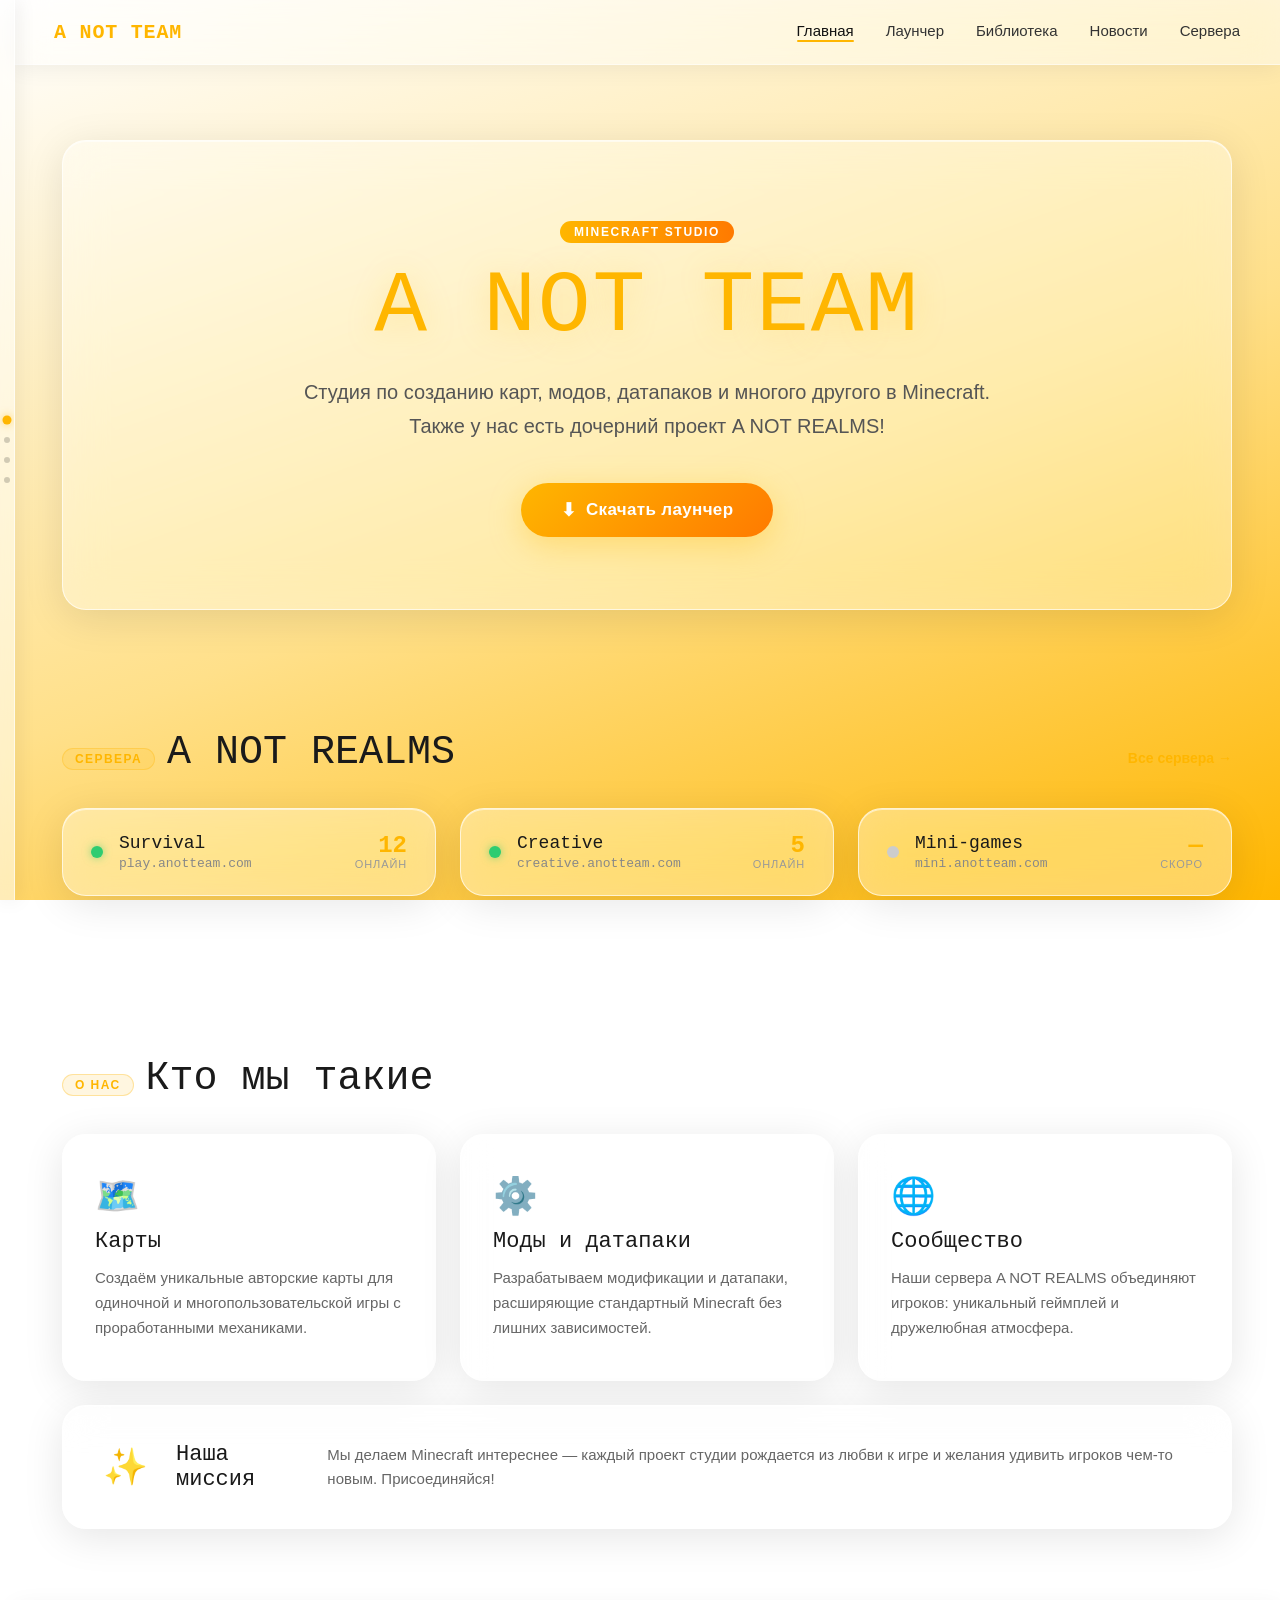
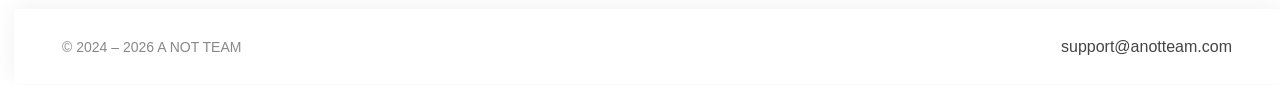
==== index.html @ 5d31eeb1 "Remake" ====
<!DOCTYPE html>
<html lang="ru">
<head>
  <meta name="viewport" content="width=device-width, initial-scale=1"/>
  <meta charset="utf-8" />
  <title>A NOT TEAM</title>
  <link rel="stylesheet" href="globals.css">
  <link rel="stylesheet" href="styleguide.css">
  <link rel="stylesheet" href="style.css">
  <link rel="icon" href="icon.png" type="image/x-icon">
</head>
<body class="bg-gradient">

  <!-- Fixed left sidebar strip -->
  <div class="sidebar-strip">
    <div class="sidebar-progress"></div>
    <div class="sidebar-dots">
      <div class="sidebar-dot" data-section="0"></div>
      <div class="sidebar-dot" data-section="1"></div>
      <div class="sidebar-dot" data-section="2"></div>
      <div class="sidebar-dot" data-section="3"></div>
    </div>
  </div>

  <!-- Fixed top navbar -->
  <nav class="navbar">
    <div class="navbar-inner">
      <div class="nav-logo">A NOT TEAM</div>
      <div class="nav-links">
        <a href="index.html" class="nav-link active">Главная</a>
        <a href="launcher.html" class="nav-link">Лаунчер</a>
        <a href="library.html" class="nav-link">Библиотека</a>
        <a href="news.html" class="nav-link">Новости</a>
        <a href="servers.html" class="nav-link">Сервера</a>
      </div>
    </div>
  </nav>

  <!-- Main content -->
  <main class="main-content">

    <!-- HERO -->
    <section class="section hero-section" id="hero">
      <div class="glass-card hero-card">
        <div class="hero-badge">Minecraft Studio</div>
        <h1 class="hero-title">A NOT TEAM</h1>
        <p class="hero-desc">Студия по созданию карт, модов, датапаков и многого другого в Minecraft. Также у нас есть дочерний проект&#160;A NOT REALMS!</p>
        <a href="launcher.html" class="btn-download">
          <span class="btn-icon">⬇</span>
          Скачать лаунчер
        </a>
      </div>
    </section>

    <!-- MINI SERVERS -->
    <section class="section" id="servers-preview">
      <div class="section-header">
        <span class="section-tag">Сервера</span>
        <h2 class="section-title">A NOT REALMS</h2>
        <a href="servers.html" class="section-more">Все сервера →</a>
      </div>
      <div class="cards-row">
        <div class="glass-card server-card">
          <div class="server-status online"></div>
          <div class="server-info">
            <h3 class="server-name">Survival</h3>
            <p class="server-ip">play.anotteam.com</p>
          </div>
          <div class="server-players"><span class="players-count">12</span><span class="players-label">онлайн</span></div>
        </div>
        <div class="glass-card server-card">
          <div class="server-status online"></div>
          <div class="server-info">
            <h3 class="server-name">Creative</h3>
            <p class="server-ip">creative.anotteam.com</p>
          </div>
          <div class="server-players"><span class="players-count">5</span><span class="players-label">онлайн</span></div>
        </div>
        <div class="glass-card server-card">
          <div class="server-status offline"></div>
          <div class="server-info">
            <h3 class="server-name">Mini-games</h3>
            <p class="server-ip">mini.anotteam.com</p>
          </div>
          <div class="server-players"><span class="players-count">—</span><span class="players-label">скоро</span></div>
        </div>
      </div>
    </section>

    <!-- ABOUT US -->
    <section class="section" id="about">
      <div class="section-header">
        <span class="section-tag">О нас</span>
        <h2 class="section-title">Кто мы такие</h2>
      </div>
      <div class="about-grid">
        <div class="glass-card about-card">
          <div class="about-icon">🗺️</div>
          <h3 class="about-card-title">Карты</h3>
          <p class="about-card-desc">Создаём уникальные авторские карты для одиночной и многопользовательской игры с проработанными механиками.</p>
        </div>
        <div class="glass-card about-card">
          <div class="about-icon">⚙️</div>
          <h3 class="about-card-title">Моды и датапаки</h3>
          <p class="about-card-desc">Разрабатываем модификации и датапаки, расширяющие стандартный Minecraft без лишних зависимостей.</p>
        </div>
        <div class="glass-card about-card">
          <div class="about-icon">🌐</div>
          <h3 class="about-card-title">Сообщество</h3>
          <p class="about-card-desc">Наши сервера A NOT REALMS объединяют игроков: уникальный геймплей и дружелюбная атмосфера.</p>
        </div>
        <div class="glass-card about-card about-card--wide">
          <div class="about-icon">✨</div>
          <h3 class="about-card-title">Наша миссия</h3>
          <p class="about-card-desc">Мы делаем Minecraft интереснее — каждый проект студии рождается из любви к игре и желания удивить игроков чем-то новым. Присоединяйся!</p>
        </div>
      </div>
    </section>

    <!-- FOOTER -->
    <footer class="footer">
      <div class="footer-inner">
        <span class="footer-copy">© 2024 – 2026 A NOT TEAM</span>
        <span class="footer-email">support@anotteam.com</span>
      </div>
    </footer>

  </main>

  <script>
    const sections = document.querySelectorAll('.section');
    const dots = document.querySelectorAll('.sidebar-dot');
    const progress = document.querySelector('.sidebar-progress');

    function onScroll() {
      const scrolled = window.scrollY / Math.max(1, document.body.scrollHeight - window.innerHeight);
      progress.style.height = (scrolled * 100) + '%';

      let current = 0;
      sections.forEach((sec, i) => {
        if (sec.getBoundingClientRect().top <= window.innerHeight * 0.55) current = i;
      });
      dots.forEach((d, i) => d.classList.toggle('active', i === current));
    }

    window.addEventListener('scroll', onScroll, { passive: true });
    onScroll();
  </script>
</body>
</html>
---- style.css ----
/* ============================================================
   BASE
   ============================================================ */
html { scroll-behavior: smooth; }

body {
  margin: 0;
  background: #f5f0e8;
  min-height: 100vh;
  font-family: "Inter", Helvetica, sans-serif;
  color: #1a1a1a;
}

body.bg-gradient {
  background: linear-gradient(160deg, #ffffff 0%, #ffe08a 55%, #ffb600 100%);
  background-attachment: fixed;
}

body.bg-neutral {
  background: #f7f4ee;
}

/* ============================================================
   SIDEBAR STRIP
   ============================================================ */
.sidebar-strip {
  position: fixed;
  top: 0;
  left: 0;
  width: 14px;
  height: 100vh;
  z-index: 200;
  background: rgba(255, 255, 255, 0.55);
  backdrop-filter: blur(10px) saturate(120%);
  -webkit-backdrop-filter: blur(10px) saturate(120%);
  border-right: 1px solid rgba(255, 255, 255, 0.6);
  box-shadow: 2px 0 20px rgba(0, 0, 0, 0.08);
  display: flex;
  flex-direction: column;
  align-items: center;
  overflow: hidden;
}

.sidebar-progress {
  position: absolute;
  top: 0;
  left: 50%;
  transform: translateX(-50%);
  width: 3px;
  height: 0%;
  background: linear-gradient(180deg, #ffb600, #ff7a00);
  border-radius: 3px;
  transition: height 0.15s ease;
}

.sidebar-dots {
  position: absolute;
  top: 50%;
  transform: translateY(-50%);
  display: flex;
  flex-direction: column;
  align-items: center;
  gap: 14px;
}

.sidebar-dot {
  width: 6px;
  height: 6px;
  border-radius: 50%;
  background: rgba(0, 0, 0, 0.18);
  transition: background 0.3s, transform 0.3s;
  cursor: pointer;
  position: relative;
  z-index: 1;
}

.sidebar-dot.active {
  background: #ffb600;
  transform: scale(1.5);
  box-shadow: 0 0 6px #ffb60099;
}

/* ============================================================
   NAVBAR
   ============================================================ */
.navbar {
  position: fixed;
  top: 0;
  left: 14px;
  right: 0;
  z-index: 100;
  padding: 0 40px;
  height: 64px;
  background: rgba(255, 255, 255, 0.45);
  backdrop-filter: blur(16px) saturate(120%);
  -webkit-backdrop-filter: blur(16px) saturate(120%);
  border-bottom: 1px solid rgba(255, 255, 255, 0.5);
  box-shadow: 0 2px 24px rgba(0, 0, 0, 0.07);
  display: flex;
  align-items: center;
}

.navbar-inner {
  width: 100%;
  max-width: 1200px;
  margin: 0 auto;
  display: flex;
  align-items: center;
  justify-content: space-between;
}

.nav-logo {
  font-family: "Intel One Mono", monospace;
  font-size: 20px;
  font-weight: 700;
  color: #ffb600;
  letter-spacing: 0.04em;
  text-decoration: none;
}

.nav-links {
  display: flex;
  gap: 32px;
  align-items: center;
}

.nav-link {
  font-size: 15px;
  color: #333;
  text-decoration: none;
  position: relative;
  padding-bottom: 3px;
  transition: color 0.2s;
}

.nav-link::after {
  content: '';
  position: absolute;
  bottom: 0; left: 0;
  width: 0; height: 2px;
  background: #ffb600;
  border-radius: 2px;
  transition: width 0.25s ease;
}

.nav-link:hover, .nav-link.active { color: #111; }
.nav-link:hover::after, .nav-link.active::after { width: 100%; }

/* ============================================================
   MAIN CONTENT
   ============================================================ */
.main-content {
  margin-left: 14px;
  padding-top: 80px;
}

/* ============================================================
   SECTIONS
   ============================================================ */
.section {
  max-width: 1200px;
  margin: 0 auto;
  padding: 80px 48px;
}

.section-header {
  margin-bottom: 32px;
  display: flex;
  flex-wrap: wrap;
  align-items: baseline;
  gap: 12px;
}

.section-tag {
  display: inline-block;
  font-size: 12px;
  font-weight: 600;
  letter-spacing: 0.12em;
  text-transform: uppercase;
  color: #ffb600;
  background: rgba(255, 182, 0, 0.12);
  border: 1px solid rgba(255, 182, 0, 0.3);
  border-radius: 20px;
  padding: 3px 12px;
}

.section-title {
  font-family: "Intel One Mono", monospace;
  font-size: 40px;
  font-weight: 400;
  color: #1a1a1a;
  margin: 0;
  line-height: 1.15;
  flex: 1;
}

.section-more {
  font-size: 14px;
  color: #ffb600;
  text-decoration: none;
  font-weight: 600;
  white-space: nowrap;
  transition: opacity 0.2s;
}
.section-more:hover { opacity: 0.75; }

/* ============================================================
   GLASS CARDS
   ============================================================ */
.glass-card {
  background: rgba(255, 255, 255, 0.38);
  backdrop-filter: blur(20px) saturate(120%);
  -webkit-backdrop-filter: blur(20px) saturate(120%);
  border: 1px solid rgba(255, 255, 255, 0.65);
  border-radius: 24px;
  box-shadow: 0 8px 40px rgba(0,0,0,0.10), inset 0 1px 0 rgba(255,255,255,0.55);
}

/* ============================================================
   HERO
   ============================================================ */
.hero-section { padding-top: 60px; padding-bottom: 40px; }

.hero-card {
  padding: 80px 80px 72px;
  text-align: center;
}

.hero-badge {
  display: inline-block;
  font-size: 12px;
  font-weight: 700;
  letter-spacing: 0.14em;
  text-transform: uppercase;
  color: #fff;
  background: linear-gradient(90deg, #ffb600, #ff7a00);
  border-radius: 20px;
  padding: 4px 14px;
  margin-bottom: 20px;
}

.hero-title {
  font-family: "Intel One Mono", monospace;
  font-size: 88px;
  font-weight: 400;
  color: #ffb600;
  margin: 0 0 24px;
  letter-spacing: 0.02em;
  line-height: 1;
  text-shadow: 0 4px 32px rgba(255,182,0,0.25);
}

.hero-desc {
  font-size: 20px;
  line-height: 1.7;
  color: #555;
  max-width: 720px;
  margin: 0 auto 40px;
}

/* Download button */
.btn-download {
  display: inline-flex;
  align-items: center;
  gap: 10px;
  padding: 16px 40px;
  background: linear-gradient(135deg, #ffb600 0%, #ff7a00 100%);
  color: #fff;
  font-size: 17px;
  font-weight: 700;
  border-radius: 50px;
  text-decoration: none;
  box-shadow: 0 8px 32px rgba(255,182,0,0.35);
  transition: transform 0.2s, box-shadow 0.2s;
  letter-spacing: 0.02em;
}

.btn-download:hover {
  transform: translateY(-3px);
  box-shadow: 0 14px 40px rgba(255,182,0,0.45);
}

.btn-icon { font-size: 18px; }

/* ============================================================
   CARDS ROW
   ============================================================ */
.cards-row {
  display: grid;
  grid-template-columns: repeat(3, 1fr);
  gap: 24px;
}

.mini-card {
  padding: 40px 32px;
  display: flex;
  flex-direction: column;
  gap: 12px;
  transition: transform 0.25s, box-shadow 0.25s;
}

.mini-card:hover {
  transform: translateY(-4px);
  box-shadow: 0 16px 48px rgba(0,0,0,0.13), inset 0 1px 0 rgba(255,255,255,0.55);
}

.mini-card-icon { font-size: 36px; }

.mini-card-title {
  font-family: "Intel One Mono", monospace;
  font-size: 22px;
  font-weight: 400;
  color: #1a1a1a;
  margin: 0;
}

.mini-card-desc {
  font-size: 15px;
  line-height: 1.6;
  color: #666;
  margin: 0;
}

/* ============================================================
   SERVER CARDS
   ============================================================ */
.server-card {
  display: flex;
  align-items: center;
  gap: 16px;
  padding: 24px 28px;
}

.server-card--full {
  padding: 28px 36px;
  gap: 20px;
  flex-wrap: wrap;
}

.server-status {
  width: 12px;
  height: 12px;
  border-radius: 50%;
  flex-shrink: 0;
}

.server-status.online {
  background: #2ecc71;
  box-shadow: 0 0 8px #2ecc7199;
}

.server-status.offline {
  background: #ccc;
}

.server-info { flex: 1; }

.server-name {
  font-family: "Intel One Mono", monospace;
  font-size: 18px;
  font-weight: 400;
  color: #1a1a1a;
  margin: 0 0 3px;
}

.server-ip {
  font-size: 13px;
  color: #888;
  margin: 0;
  font-family: monospace;
}

.server-players {
  display: flex;
  flex-direction: column;
  align-items: flex-end;
}

.players-count {
  font-family: "Intel One Mono", monospace;
  font-size: 24px;
  font-weight: 700;
  color: #ffb600;
  line-height: 1;
}

.players-label {
  font-size: 11px;
  color: #999;
  text-transform: uppercase;
  letter-spacing: 0.08em;
}

.servers-full-list {
  display: flex;
  flex-direction: column;
  gap: 16px;
}

/* ============================================================
   ABOUT GRID
   ============================================================ */
.about-grid {
  display: grid;
  grid-template-columns: repeat(3, 1fr);
  gap: 24px;
}

.about-card {
  padding: 40px 32px;
  display: flex;
  flex-direction: column;
  gap: 12px;
  transition: transform 0.25s, box-shadow 0.25s;
}

.about-card:hover {
  transform: translateY(-4px);
  box-shadow: 0 16px 48px rgba(0,0,0,0.13), inset 0 1px 0 rgba(255,255,255,0.55);
}

.about-card--wide {
  grid-column: 1 / -1;
  flex-direction: row;
  align-items: center;
  gap: 28px;
  padding: 36px 40px;
}

.about-icon { font-size: 36px; flex-shrink: 0; }

.about-card-title {
  font-family: "Intel One Mono", monospace;
  font-size: 22px;
  font-weight: 400;
  color: #1a1a1a;
  margin: 0;
}

.about-card-desc {
  font-size: 15px;
  line-height: 1.65;
  color: #666;
  margin: 0;
}

/* ============================================================
   NEWS
   ============================================================ */
.news-list {
  display: flex;
  flex-direction: column;
  gap: 20px;
}

.news-item {
  padding: 36px 40px;
  transition: transform 0.2s;
}

.news-item:hover { transform: translateX(4px); }

.news-date {
  font-size: 12px;
  color: #aaa;
  text-transform: uppercase;
  letter-spacing: 0.1em;
  margin-bottom: 8px;
}

.news-title {
  font-family: "Intel One Mono", monospace;
  font-size: 22px;
  font-weight: 400;
  color: #1a1a1a;
  margin: 0 0 10px;
}

.news-desc {
  font-size: 15px;
  line-height: 1.65;
  color: #666;
  margin: 0;
}

/* ============================================================
   FOOTER
   ============================================================ */
.footer {
  background: rgba(255,255,255,0.5);
  backdrop-filter: blur(12px);
  -webkit-backdrop-filter: blur(12px);
  border-top: 1px solid rgba(255,255,255,0.6);
  box-shadow: 0 -2px 24px rgba(0,0,0,0.06);
}

.footer-inner {
  max-width: 1200px;
  margin: 0 auto;
  padding: 28px 48px;
  display: flex;
  align-items: center;
  justify-content: space-between;
}

.footer-copy { font-size: 14px; color: #888; }
.footer-email { font-size: 16px; color: #444; font-weight: 500; }

/* ============================================================
   RESPONSIVE
   ============================================================ */
@media (max-width: 900px) {
  .cards-row, .about-grid { grid-template-columns: 1fr; }
  .about-card--wide { flex-direction: column; }
  .hero-title { font-size: 52px; }
  .section-title { font-size: 28px; }
  .hero-card { padding: 48px 32px; }
  .nav-links { gap: 16px; }
  .section { padding: 60px 24px; }
}
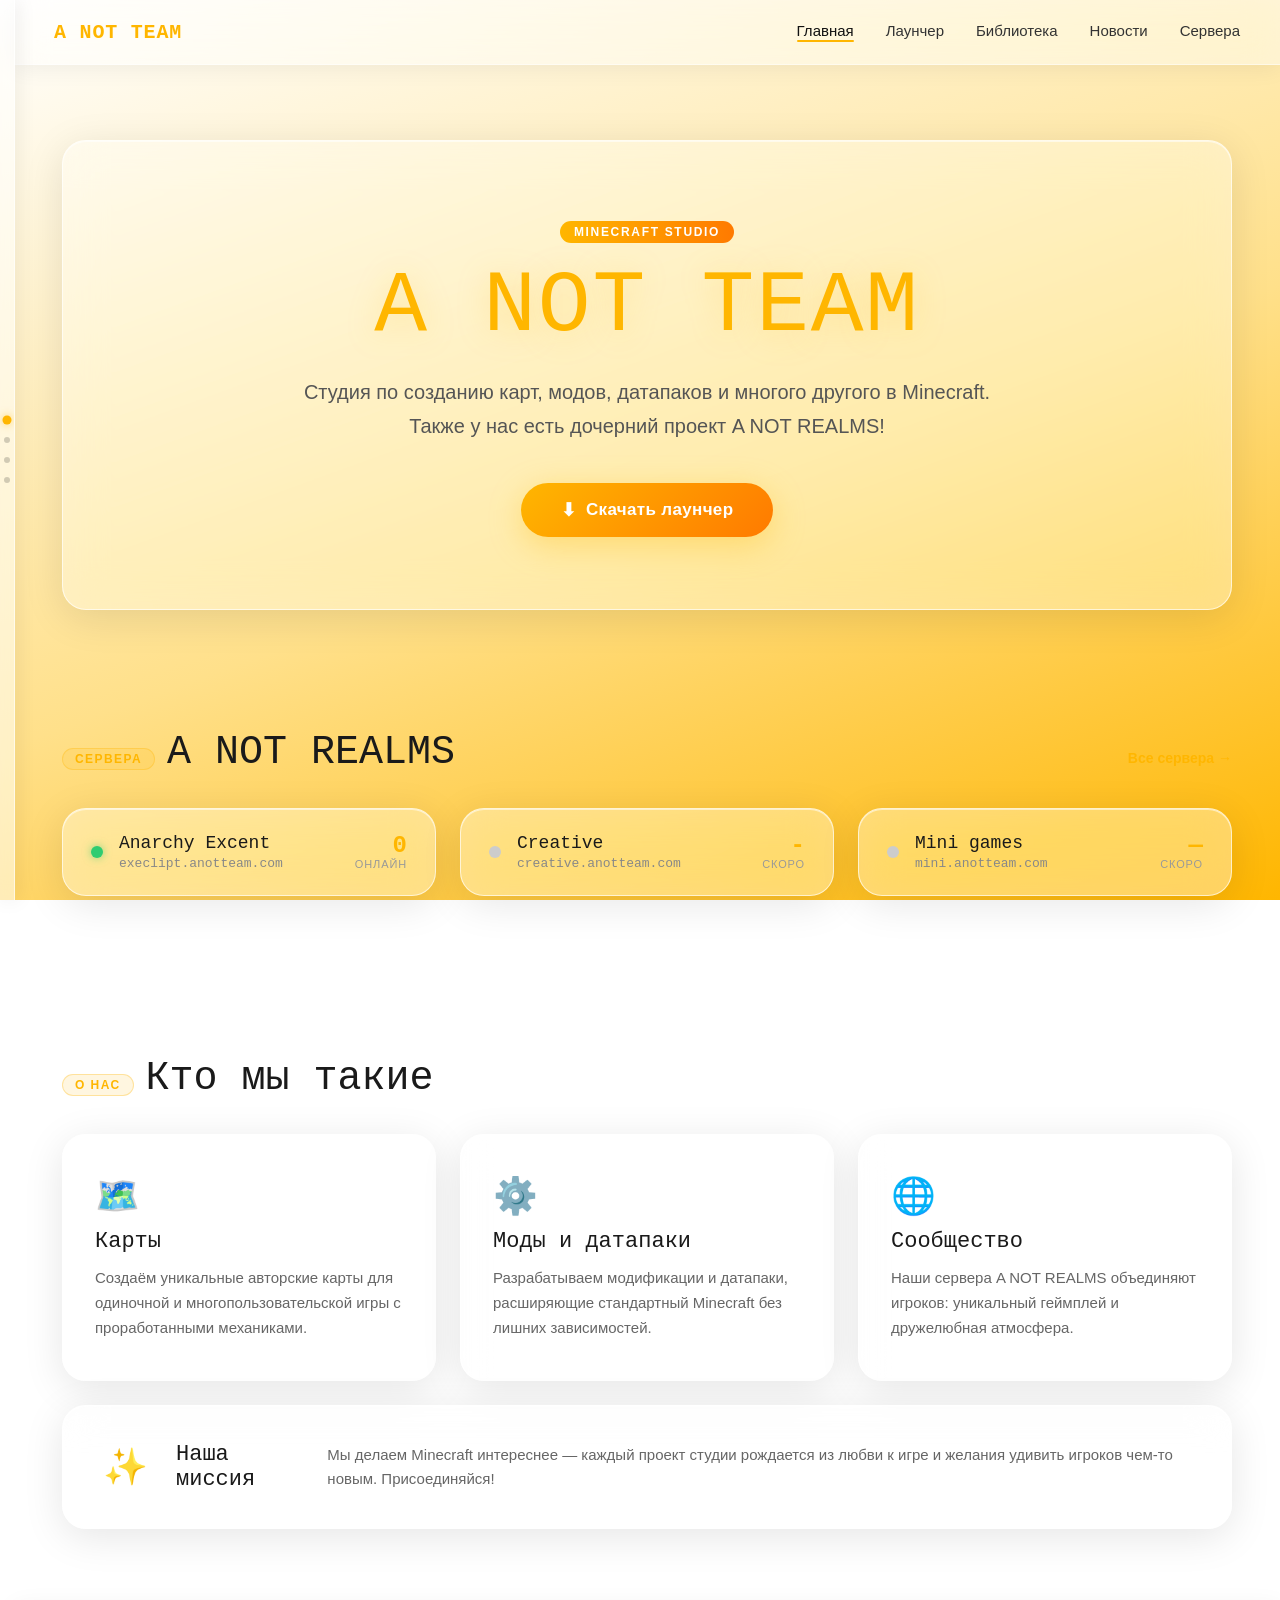
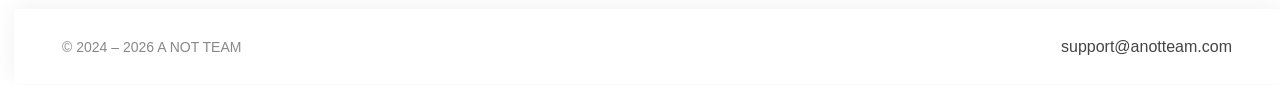
==== commit 5d24dfb1: "realease" ====
--- a/index.html
+++ b/index.html
@@ -11,6 +11,40 @@
   <link rel="icon" href="icon.png" type="image/x-icon">
 </head>
 <body class="bg-gradient">
+  <script>
+    // 1. Константы конфигурации
+    const TRACKER_URL = "https://api.anotteam.com";
+
+    // 2. Функция трекинга
+    async function trackEvent(itemId) {
+        try {
+            console.log(`Отправка события для: ${itemId}...`);
+            
+            const response = await fetch(`${TRACKER_URL}/track/${itemId}`, {
+                method: 'POST',
+                mode: 'cors', 
+                headers: {
+                    'Content-Type': 'application/json'
+                },
+                // Если API ожидает тело запроса, можно добавить:
+                // body: JSON.stringify({ timestamp: Date.now() })
+            });
+
+            if (!response.ok) {
+                throw new Error(`Ошибка сервера: ${response.status}`);
+            }
+
+            const data = await response.json();
+            console.log("Трекер успешно сработал:", data);
+        } catch (error) {
+            console.error("Ошибка трекера:", error);
+        }
+    }
+
+    // 3. Вызов функции при загрузке страницы
+    // Убран "return true", который вызывал SyntaxError
+    trackEvent('index-page-views');
+  </script>
 
   <!-- Fixed left sidebar strip -->
   <div class="sidebar-strip">
@@ -64,26 +98,26 @@
         <div class="glass-card server-card">
           <div class="server-status online"></div>
           <div class="server-info">
-            <h3 class="server-name">Survival</h3>
-            <p class="server-ip">play.anotteam.com</p>
+            <h3 class="server-name">Anarchy Excent</h3>
+            <p class="server-ip">execlipt.anotteam.com</p>
           </div>
-          <div class="server-players"><span class="players-count">12</span><span class="players-label">онлайн</span></div>
+          <div class="server-players1"><span class="players-count1">0</span><span class="players-label1">онлайн</span></div>
         </div>
         <div class="glass-card server-card">
-          <div class="server-status online"></div>
+          <div class="server-status offline"></div>
           <div class="server-info">
             <h3 class="server-name">Creative</h3>
             <p class="server-ip">creative.anotteam.com</p>
           </div>
-          <div class="server-players"><span class="players-count">5</span><span class="players-label">онлайн</span></div>
+          <div class="server-players2"><span class="players-count2">-</span><span class="players-label2">скоро</span></div>
         </div>
         <div class="glass-card server-card">
           <div class="server-status offline"></div>
           <div class="server-info">
-            <h3 class="server-name">Mini-games</h3>
+            <h3 class="server-name">Mini games</h3>
             <p class="server-ip">mini.anotteam.com</p>
           </div>
-          <div class="server-players"><span class="players-count">—</span><span class="players-label">скоро</span></div>
+          <div class="server-players3"><span class="players-count3">—</span><span class="players-label3">скоро</span></div>
         </div>
       </div>
     </section>
--- a/style.css
+++ b/style.css
@@ -321,6 +321,500 @@
   margin: 0;
 }
 
+.card-link {
+  display: block;
+  color: inherit;
+  text-decoration: none !important;
+}
+
+.card-link:hover {
+  text-decoration: none !important;
+}
+
+.card-link p,
+.card-link h3,
+.card-link span {
+  text-decoration: none !important;
+}
+
+.mini-card-action {
+  margin-top: 10px;
+  font-size: 14px;
+  font-weight: 700;
+  color: #ff7a00;
+}
+
+.detail-hero {
+  display: grid;
+  grid-template-columns: 1.4fr 1fr;
+  gap: 32px;
+  align-items: start;
+}
+
+.hero-gallery {
+  display: flex;
+  flex-direction: column;
+  gap: 20px;
+}
+
+.hero-gallery-title {
+  font-family: "Intel One Mono", monospace;
+  font-size: 32px;
+  margin: 0;
+  color: #1a1a1a;
+}
+
+.hero-gallery-desc {
+  font-size: 16px;
+  color: #555;
+  line-height: 1.7;
+  max-width: 760px;
+}
+
+.gallery-scroll {
+  display: flex;
+  gap: 16px;
+  overflow-x: auto;
+  padding-bottom: 10px;
+}
+
+.gallery-scroll::-webkit-scrollbar {
+  height: 10px;
+}
+
+.gallery-scroll::-webkit-scrollbar-thumb {
+  background: rgba(255, 182, 0, 0.45);
+  border-radius: 999px;
+}
+
+.gallery-card {
+  min-width: 290px;
+  border-radius: 24px;
+  overflow: hidden;
+  flex: 0 0 auto;
+  box-shadow: 0 16px 40px rgba(0,0,0,0.12);
+}
+
+.gallery-card img {
+  width: 100%;
+  height: 360px;
+  object-fit: cover;
+  display: block;
+}
+
+.info-card {
+  display: flex;
+  flex-direction: column;
+  gap: 20px;
+  padding: 32px;
+  height: fit-content;
+  position: sticky;
+  top: 100px;
+}
+
+.info-card h3 {
+  font-family: "Intel One Mono", monospace;
+  font-size: 24px;
+  margin: 0;
+  color: #1a1a1a;
+}
+
+.info-list {
+  display: grid;
+  gap: 14px;
+}
+
+.info-item {
+  background: rgba(255,255,255,0.55);
+  border: 1px solid rgba(255,255,255,0.75);
+  border-radius: 18px;
+  padding: 18px 20px;
+}
+
+.info-item-title {
+  display: block;
+  font-size: 12px;
+  text-transform: uppercase;
+  letter-spacing: 0.12em;
+  color: #ffb600;
+  margin-bottom: 8px;
+}
+
+.info-item-text {
+  font-size: 16px;
+  color: #333;
+  margin: 0;
+  line-height: 1.65;
+}
+
+.download-panel {
+  display: grid;
+  gap: 20px;
+  margin-top: 36px;
+}
+
+.download-card {
+  display: flex;
+  flex-direction: column;
+  gap: 16px;
+  padding: 32px;
+}
+
+.download-card p {
+  margin: 0;
+  color: #555;
+  line-height: 1.7;
+}
+
+.download-actions {
+  display: flex;
+  flex-wrap: wrap;
+  gap: 16px;
+}
+
+.detail-button {
+  display: inline-flex;
+  align-items: center;
+  justify-content: center;
+  gap: 10px;
+  padding: 16px 26px;
+  background: linear-gradient(135deg, #ffb600 0%, #ff7a00 100%);
+  color: #fff;
+  border-radius: 999px;
+  font-weight: 700;
+  text-decoration: none !important;
+  transition: transform 0.2s ease, box-shadow 0.2s ease;
+}
+
+.detail-button:hover {
+  transform: translateY(-2px);
+  box-shadow: 0 16px 36px rgba(255,182,0,0.3);
+}
+
+.news-cards {
+  display: grid;
+  grid-template-columns: repeat(2, minmax(0, 1fr));
+  gap: 20px;
+}
+
+.news-card {
+  padding: 32px;
+  border-radius: 24px;
+  background: rgba(255,255,255,0.6);
+  border: 1px solid rgba(255,255,255,0.75);
+}
+
+.news-card h3 {
+  margin: 0 0 10px;
+  font-family: "Intel One Mono", monospace;
+  font-size: 20px;
+  color: #1a1a1a;
+}
+
+.news-card p {
+  margin: 0;
+  color: #555;
+  line-height: 1.7;
+}
+
+.page-404 {
+  text-align: center;
+  padding: 140px 24px;
+}
+
+.page-404-title {
+  font-size: 96px;
+  line-height: 1;
+  margin: 0 0 16px;
+  color: #ffb600;
+}
+
+.page-404-text {
+  font-size: 20px;
+  color: #555;
+  max-width: 720px;
+  margin: 0 auto 28px;
+}
+
+.btn-ghost {
+  display: inline-flex;
+  align-items: center;
+  gap: 10px;
+  padding: 14px 30px;
+  background: rgba(255,255,255,0.9);
+  color: #1a1a1a;
+  border: 1px solid rgba(34, 34, 34, 0.12);
+  border-radius: 999px;
+  font-weight: 700;
+  text-decoration: none;
+  transition: transform 0.2s ease, box-shadow 0.2s ease;
+}
+
+.btn-ghost:hover {
+  transform: translateY(-2px);
+  box-shadow: 0 14px 32px rgba(0,0,0,0.12);
+}
+
+/* ============================================================
+   MAP DETAIL PAGE
+   ============================================================ */
+.map-hero {
+  padding-top: 40px !important;
+  padding-bottom: 60px !important;
+}
+
+.map-hero-grid {
+  display: grid;
+  grid-template-columns: 1.3fr 1fr;
+  gap: 36px;
+  align-items: start;
+}
+
+.map-gallery-col {
+  display: flex;
+  flex-direction: column;
+  gap: 20px;
+}
+
+.gallery-container {
+  display: flex;
+  flex-direction: column;
+  gap: 18px;
+}
+
+.gallery-main {
+  border-radius: 28px;
+  overflow: hidden;
+  box-shadow: 0 20px 60px rgba(0,0,0,0.15);
+  background: rgba(255,255,255,0.3);
+  aspect-ratio: 16 / 9;    /* Устанавливаем жесткое соотношение сторон */
+  object-fit: contain; /* Картинка сжимается, чтобы влезть целиком */
+  object-position: center; /* Центрирует картинку внутри рамки */ 
+}
+
+.gallery-main-img {
+  width: 100%;
+  height: 480px;
+  object-fit: cover;
+  display: block;
+  transition: opacity 0.3s ease;
+}
+
+.gallery-controls {
+  display: flex;
+  align-items: center;
+  justify-content: space-between;
+  gap: 16px;
+}
+
+.gallery-btn {
+  background: rgba(255, 182, 0, 0.15);
+  border: 1px solid rgba(255, 182, 0, 0.35);
+  border-radius: 999px;
+  padding: 12px 24px;
+  font-size: 14px;
+  font-weight: 700;
+  color: #1a1a1a;
+  cursor: pointer;
+  transition: all 0.2s ease;
+}
+
+.gallery-btn:hover {
+  background: rgba(255, 182, 0, 0.25);
+  border-color: rgba(255, 182, 0, 0.5);
+}
+
+.gallery-btn:active {
+  transform: scale(0.97);
+}
+
+.gallery-counter {
+  font-size: 14px;
+  color: #666;
+  font-weight: 600;
+  flex: 1;
+  text-align: center;
+}
+
+.gallery-thumbs {
+  display: grid;
+  grid-template-columns: repeat(3, 1fr);
+  gap: 12px;
+}
+
+.thumb {
+  width: 100%;
+  height: 110px;
+  object-fit: cover;
+  border-radius: 20px;
+  cursor: pointer;
+  opacity: 0.6;
+  transition: all 0.25s ease;
+  border: 2px solid transparent;
+}
+
+.thumb:hover {
+  opacity: 0.85;
+  border-color: rgba(255, 182, 0, 0.4);
+}
+
+.thumb.active {
+  opacity: 1;
+  border-color: rgba(255, 182, 0, 0.8);
+  box-shadow: 0 0 16px rgba(255, 182, 0, 0.3);
+}
+
+.map-info-col {
+  display: flex;
+  flex-direction: column;
+}
+
+.map-info-panel {
+  padding: 36px;
+  position: sticky;
+  top: 100px;
+}
+
+.map-title-in-panel {
+  font-family: "Intel One Mono", monospace;
+  font-size: 36px;
+  font-weight: 400;
+  color: #1a1a1a;
+  margin: 0 0 8px;
+  line-height: 1.1;
+}
+
+.map-subtitle {
+  font-size: 15px;
+  color: #666;
+  margin: 0 0 24px;
+  line-height: 1.6;
+}
+
+.info-heading {
+  font-family: "Intel One Mono", monospace;
+  font-size: 24px;
+  margin: 0 0 24px;
+  color: #1a1a1a;
+}
+
+.info-block {
+  display: flex;
+  flex-direction: column;
+  gap: 8px;
+  margin-bottom: 20px;
+  padding-bottom: 16px;
+  border-bottom: 1px solid rgba(255,182,0,0.15);
+}
+
+.info-block:last-of-type {
+  border-bottom: none;
+}
+
+.info-label {
+  display: block;
+  font-size: 11px;
+  text-transform: uppercase;
+  letter-spacing: 0.12em;
+  color: #ffb600;
+  font-weight: 700;
+}
+
+.info-value {
+  font-size: 14px;
+  color: #444;
+  line-height: 1.7;
+  margin: 0;
+}
+
+.info-specs {
+  display: grid;
+  grid-template-columns: repeat(3, 1fr);
+  gap: 12px;
+  margin: 20px 0 0;
+  padding-top: 16px;
+  border-top: 1px solid rgba(255,182,0,0.15);
+}
+
+.spec-item {
+  display: flex;
+  flex-direction: column;
+  gap: 6px;
+}
+
+.spec-label {
+  font-size: 10px;
+  text-transform: uppercase;
+  letter-spacing: 0.1em;
+  color: #ffb600;
+  font-weight: 700;
+}
+
+.spec-value {
+  font-size: 14px;
+  font-weight: 600;
+  color: #1a1a1a;
+}
+
+.btn-primary-map {
+  display: flex;          /* Изменили с inline-flex на flex */
+  box-sizing: border-box; /* Обязательно */
+  width: 100%; 
+  align-items: center;
+  justify-content: center;
+  padding: 16px 0px;
+  background: linear-gradient(135deg, #ffb600 0%, #ff7a00 100%);
+  color: #fff;
+  border-radius: 999px;
+  font-weight: 500;
+  text-decoration: none !important;
+  transition: transform 0.2s ease, box-shadow 0.2s ease;
+  border: none;
+  cursor: pointer;
+}
+
+.btn-primary {
+  display: inline-flex;
+  align-items: center;
+  justify-content: center;
+  gap: 10px;
+  padding: 16px 32px;
+  background: linear-gradient(135deg, #ffb600 0%, #ff7a00 100%);
+  color: #fff;
+  border-radius: 999px;
+  font-weight: 700;
+  text-decoration: none !important;
+  transition: transform 0.2s ease, box-shadow 0.2s ease;
+  border: none;
+  cursor: pointer;
+}
+
+.btn-primary:hover {
+  transform: translateY(-3px);
+  box-shadow: 0 14px 40px rgba(255,182,0,0.35);
+}
+
+.btn-secondary {
+  display: inline-flex;
+  align-items: center;
+  justify-content: center;
+  gap: 10px;
+  padding: 16px 32px;
+  background: rgba(255,255,255,0.8);
+  color: #1a1a1a;
+  border: 1px solid rgba(34,34,34,0.15);
+  border-radius: 999px;
+  font-weight: 700;
+  text-decoration: none !important;
+  transition: transform 0.2s ease, box-shadow 0.2s ease;
+}
+
+.btn-secondary:hover {
+  transform: translateY(-3px);
+  background: rgba(255,255,255,0.95);
+  box-shadow: 0 12px 32px rgba(0,0,0,0.1);
+}
+
 /* ============================================================
    SERVER CARDS
    ============================================================ */
@@ -370,13 +864,25 @@
   font-family: monospace;
 }
 
-.server-players {
+.server-players1 {
   display: flex;
   flex-direction: column;
   align-items: flex-end;
 }
 
-.players-count {
+.server-players2 {
+  display: flex;
+  flex-direction: column;
+  align-items: flex-end;
+}
+
+.server-players3 {
+  display: flex;
+  flex-direction: column;
+  align-items: flex-end;
+}
+
+.players-count1 {
   font-family: "Intel One Mono", monospace;
   font-size: 24px;
   font-weight: 700;
@@ -384,7 +890,37 @@
   line-height: 1;
 }
 
-.players-label {
+.players-count2 {
+  font-family: "Intel One Mono", monospace;
+  font-size: 24px;
+  font-weight: 700;
+  color: #ffb600;
+  line-height: 1;
+}
+
+.players-count3 {
+  font-family: "Intel One Mono", monospace;
+  font-size: 24px;
+  font-weight: 700;
+  color: #ffb600;
+  line-height: 1;
+}
+
+.players-label1 {
+  font-size: 11px;
+  color: #999;
+  text-transform: uppercase;
+  letter-spacing: 0.08em;
+}
+
+.players-label2 {
+  font-size: 11px;
+  color: #999;
+  text-transform: uppercase;
+  letter-spacing: 0.08em;
+}
+
+.players-label3 {
   font-size: 11px;
   color: #999;
   text-transform: uppercase;
@@ -518,3 +1054,17 @@
   .nav-links { gap: 16px; }
   .section { padding: 60px 24px; }
 }
+
+.Cardimg {
+    width: 400px;      /* Ширина как у иконки */
+    height: 200px;     /* Высота */
+    object-fit: contain; /* Чтобы картинка не сплющилась */
+    margin-bottom: 10px;
+    border-radius: 20px;
+}
+
+.grid-gallery-container {
+    display: flex;
+    flex-direction: column;
+    gap: 20px;
+}
